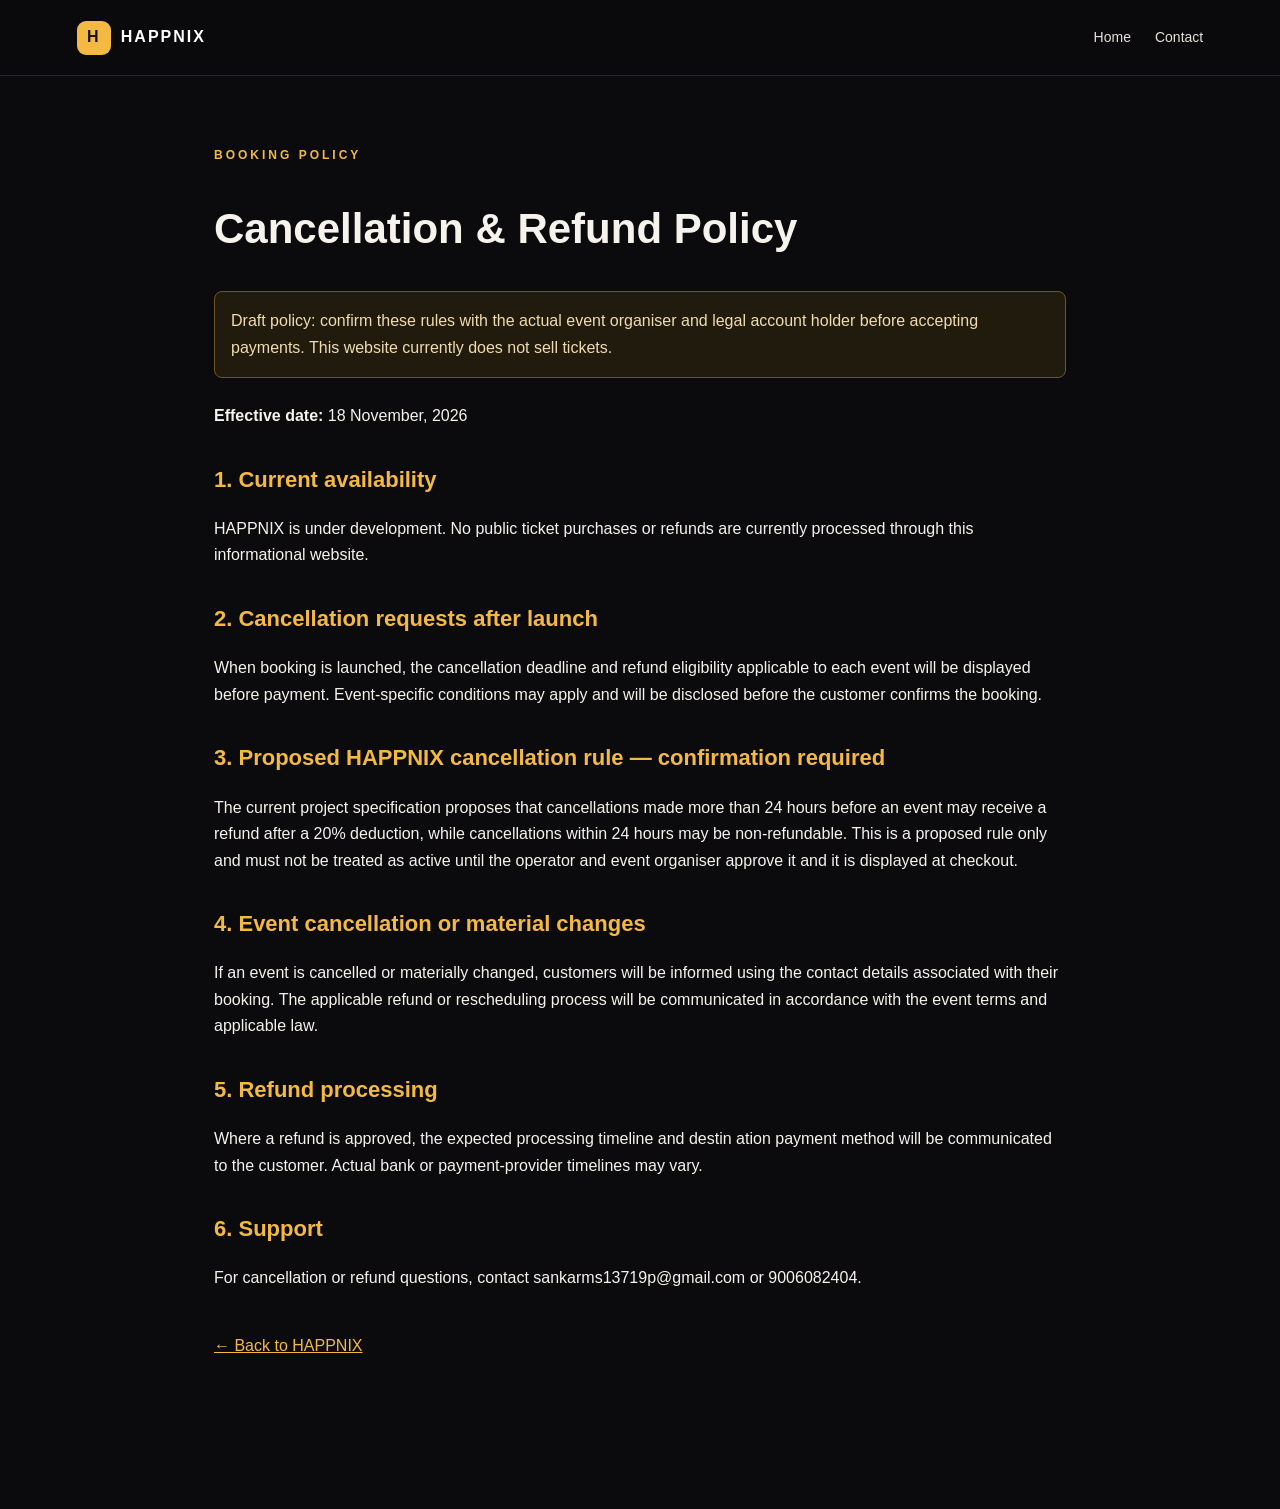
==== refunds.html @ 362658cf "Add files via upload" ====
<!doctype html><html lang="en"><head><meta charset="utf-8"><meta name="viewport" content="width=device-width,initial-scale=1"><title>Cancellation & Refund Policy | HAPPNIX</title><link rel="stylesheet" href="style.css"></head><body><header class="nav"><a class="brand" href="index.html"><span class="mark">H</span> HAPPNIX</a><nav><a href="index.html">Home</a><a href="contact.html">Contact</a></nav></header><main class="document"><div class="eyebrow">BOOKING POLICY</div><h1>Cancellation & Refund Policy</h1><div class="notice">Draft policy: confirm these rules with the actual event organiser and legal account holder before accepting payments. This website currently does not sell tickets.</div><p><b>Effective date:</b> 18 November, 2026 </p><h2>1. Current availability</h2><p>HAPPNIX is under development. No public ticket purchases or refunds are currently processed through this informational website.</p><h2>2. Cancellation requests after launch</h2><p>When booking is launched, the cancellation deadline and refund eligibility applicable to each event will be displayed before payment. Event-specific conditions may apply and will be disclosed before the customer confirms the booking.</p><h2>3. Proposed HAPPNIX cancellation rule — confirmation required</h2><p>The current project specification proposes that cancellations made more than 24 hours before an event may receive a refund after a 20% deduction, while cancellations within 24 hours may be non-refundable. This is a proposed rule only and must not be treated as active until the operator and event organiser approve it and it is displayed at checkout.</p><h2>4. Event cancellation or material changes</h2><p>If an event is cancelled or materially changed, customers will be informed using the contact details associated with their booking. The applicable refund or rescheduling process will be communicated in accordance with the event terms and applicable law.</p><h2>5. Refund processing</h2><p>Where a refund is approved, the expected processing timeline and destin
ation payment method will be communicated to the customer. Actual bank or payment-provider timelines may vary.</p><h2>6. Support</h2><p>For cancellation or refund questions, contact sankarms13719p@gmail.com or 9006082404.</p><a class="back" href="index.html">← Back to HAPPNIX</a></main></body></html>
---- style.css ----
:root{--bg:#0b0b0d;--panel:#151519;--gold:#f4b942;--text:#f6f3ed;--muted:#b6b1a7}*{box-sizing:border-box}html{scroll-behavior:smooth}body{margin:0;background:var(--bg);color:var(--text);font:16px/1.65 Arial, sans-serif}.nav{height:76px;padding:0 max(6vw,22px);display:flex;align-items:center;justify-content:space-between;border-bottom:1px solid #28282c;position:sticky;top:0;background:#0b0b0df2;z-index:5}.brand{font-weight:800;letter-spacing:2px;color:white;text-decoration:none;display:flex;align-items:center;gap:10px}.mark{display:inline-grid;place-items:center;width:34px;height:34px;background:var(--gold);color:#17130b;border-radius:9px;font-weight:900}nav{display:flex;gap:24px}a{color:var(--gold)}nav a,.footerlinks a{color:#e6e1d8;text-decoration:none;font-size:14px}.hero{padding:110px max(9vw,24px) 95px;background:radial-gradient(ellipse at 80% 30%,#47320e55,transparent 48%)}.eyebrow{color:var(--gold);font-size:12px;font-weight:700;letter-spacing:3px}.hero h1{font-size:clamp(48px,8vw,88px);line-height:1.04;margin:22px 0}.hero h1 span{color:var(--gold)}.lead{max-width:650px;color:#d0cbc2;font-size:19px}.cta{display:inline-block;margin-top:24px;padding:13px 20px;background:var(--gold);color:#17130b;text-decoration:none;font-weight:700;border-radius:5px}.hero-note{color:var(--muted);font-size:13px;margin-top:25px}.section{padding:75px max(9vw,24px);border-top:1px solid #242428}.section h2{font-size:clamp(30px,4vw,46px);line-height:1.15;max-width:700px;margin:15px 0 22px}.section p{max-width:800px;color:#c9c4bb}.grid{display:grid;grid-template-columns:repeat(3,1fr);gap:18px;margin-top:30px}.grid article{background:var(--panel);padding:25px;border:1px solid #29292e;border-radius:10px}.num{color:var(--gold);font-weight:bold}.grid h3{margin-bottom:5px}.steps{display:grid;grid-template-columns:repeat(3,1fr);gap:20px}.steps p{padding:20px;background:var(--panel);border-radius:8px}.contact{background:#111114}footer{padding:38px max(6vw,22px);border-top:1px solid #29292e;color:var(--muted)}.footerlinks{display:flex;gap:18px;flex-wrap:wrap;margin:18px 0}footer small{display:block;max-width:800px;color:#9b968e}.document{max-width:900px;margin:70px auto;padding:0 24px 80px}.document h1{font-size:42px}.document h2{font-size:22px;margin-top:32px;color:var(--gold)}.notice{padding:16px;border:1px solid #72551d;background:#211b0e;border-radius:8px;color:#f1dcae;margin:25px 0}.back{display:inline-block;margin-top:25px}@media(max-width:700px){nav{gap:10px}nav a{font-size:12px}.grid,.steps{grid-template-columns:1fr}.hero{padding-top:75px}.nav{padding:0 16px}}
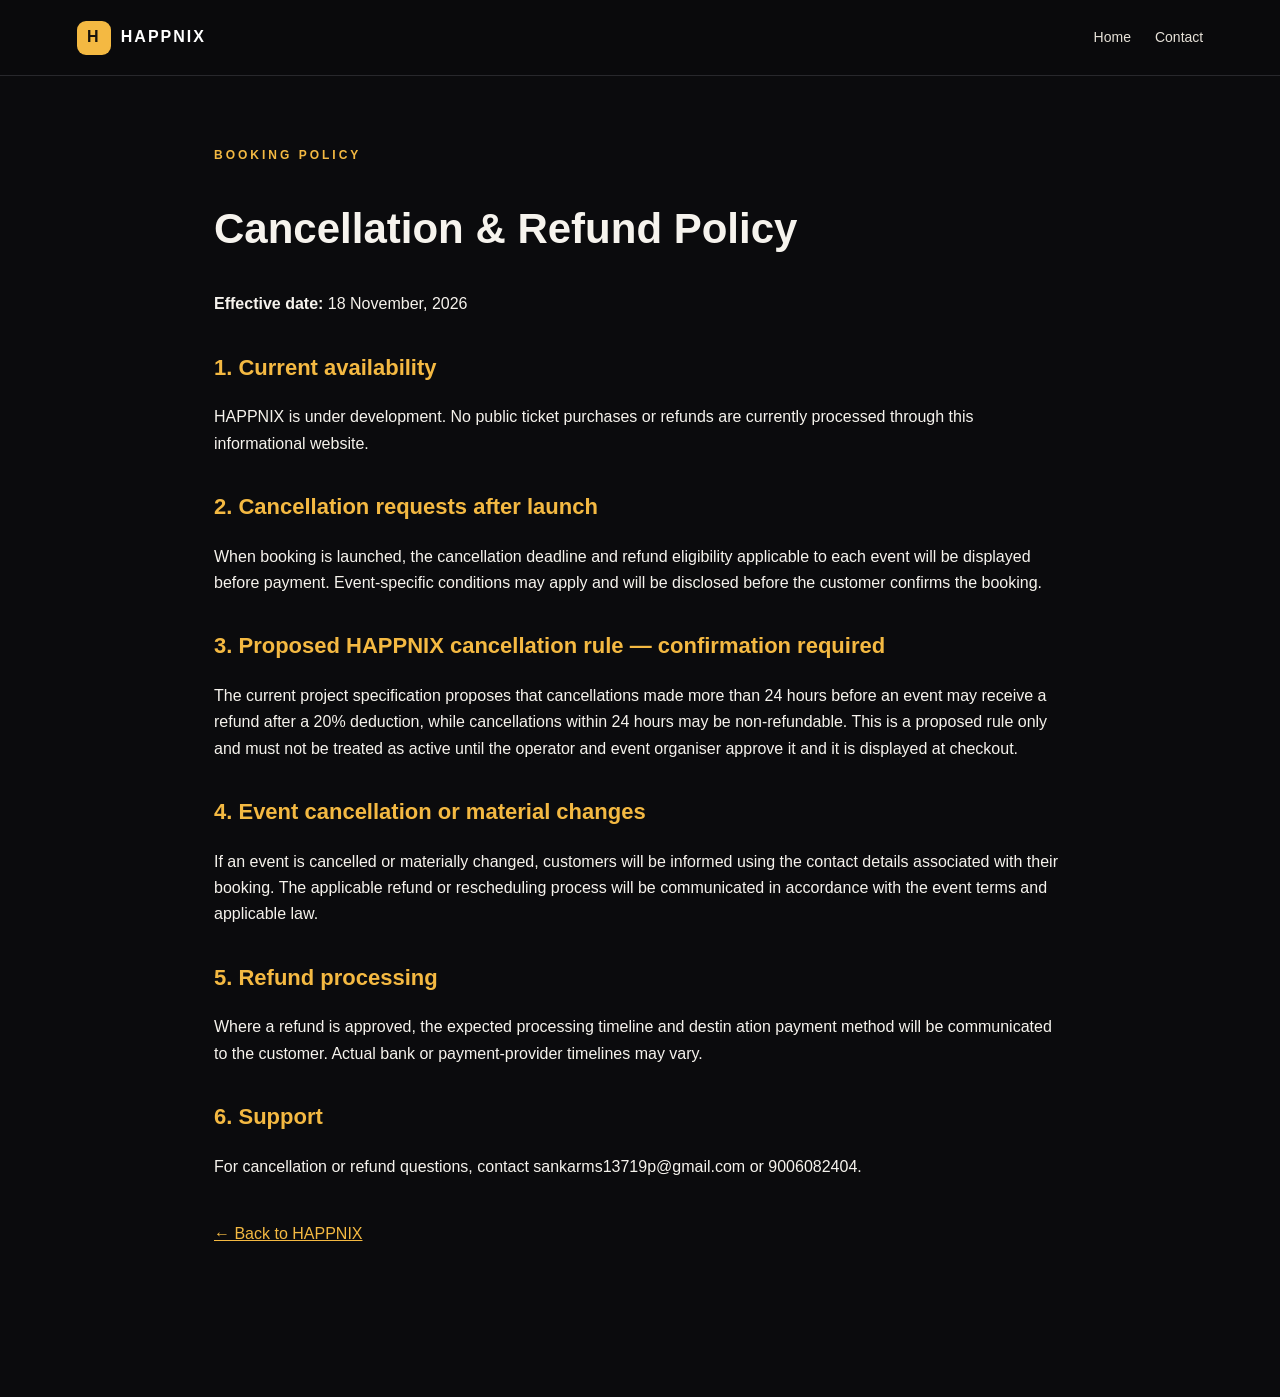
==== commit 377c60cb: "Update refunds.html" ====
--- a/refunds.html
+++ b/refunds.html
@@ -1,2 +1,2 @@
-<!doctype html><html lang="en"><head><meta charset="utf-8"><meta name="viewport" content="width=device-width,initial-scale=1"><title>Cancellation & Refund Policy | HAPPNIX</title><link rel="stylesheet" href="style.css"></head><body><header class="nav"><a class="brand" href="index.html"><span class="mark">H</span> HAPPNIX</a><nav><a href="index.html">Home</a><a href="contact.html">Contact</a></nav></header><main class="document"><div class="eyebrow">BOOKING POLICY</div><h1>Cancellation & Refund Policy</h1><div class="notice">Draft policy: confirm these rules with the actual event organiser and legal account holder before accepting payments. This website currently does not sell tickets.</div><p><b>Effective date:</b> 18 November, 2026 </p><h2>1. Current availability</h2><p>HAPPNIX is under development. No public ticket purchases or refunds are currently processed through this informational website.</p><h2>2. Cancellation requests after launch</h2><p>When booking is launched, the cancellation deadline and refund eligibility applicable to each event will be displayed before payment. Event-specific conditions may apply and will be disclosed before the customer confirms the booking.</p><h2>3. Proposed HAPPNIX cancellation rule — confirmation required</h2><p>The current project specification proposes that cancellations made more than 24 hours before an event may receive a refund after a 20% deduction, while cancellations within 24 hours may be non-refundable. This is a proposed rule only and must not be treated as active until the operator and event organiser approve it and it is displayed at checkout.</p><h2>4. Event cancellation or material changes</h2><p>If an event is cancelled or materially changed, customers will be informed using the contact details associated with their booking. The applicable refund or rescheduling process will be communicated in accordance with the event terms and applicable law.</p><h2>5. Refund processing</h2><p>Where a refund is approved, the expected processing timeline and destin
-ation payment method will be communicated to the customer. Actual bank or payment-provider timelines may vary.</p><h2>6. Support</h2><p>For cancellation or refund questions, contact sankarms13719p@gmail.com or 9006082404.</p><a class="back" href="index.html">← Back to HAPPNIX</a></main></body></html>+<!doctype html><html lang="en"><head><meta charset="utf-8"><meta name="viewport" content="width=device-width,initial-scale=1"><title>Cancellation & Refund Policy | HAPPNIX</title><link rel="stylesheet" href="style.css"></head><body><header class="nav"><a class="brand" href="index.html"><span class="mark">H</span> HAPPNIX</a><nav><a href="index.html">Home</a><a href="contact.html">Contact</a></nav></header><main class="document"><div class="eyebrow">BOOKING POLICY</div><h1>Cancellation & Refund Policy</h1><p><b>Effective date:</b> 18 November, 2026 </p><h2>1. Current availability</h2><p>HAPPNIX is under development. No public ticket purchases or refunds are currently processed through this informational website.</p><h2>2. Cancellation requests after launch</h2><p>When booking is launched, the cancellation deadline and refund eligibility applicable to each event will be displayed before payment. Event-specific conditions may apply and will be disclosed before the customer confirms the booking.</p><h2>3. Proposed HAPPNIX cancellation rule — confirmation required</h2><p>The current project specification proposes that cancellations made more than 24 hours before an event may receive a refund after a 20% deduction, while cancellations within 24 hours may be non-refundable. This is a proposed rule only and must not be treated as active until the operator and event organiser approve it and it is displayed at checkout.</p><h2>4. Event cancellation or material changes</h2><p>If an event is cancelled or materially changed, customers will be informed using the contact details associated with their booking. The applicable refund or rescheduling process will be communicated in accordance with the event terms and applicable law.</p><h2>5. Refund processing</h2><p>Where a refund is approved, the expected processing timeline and destin
+ation payment method will be communicated to the customer. Actual bank or payment-provider timelines may vary.</p><h2>6. Support</h2><p>For cancellation or refund questions, contact sankarms13719p@gmail.com or 9006082404.</p><a class="back" href="index.html">← Back to HAPPNIX</a></main></body></html>
